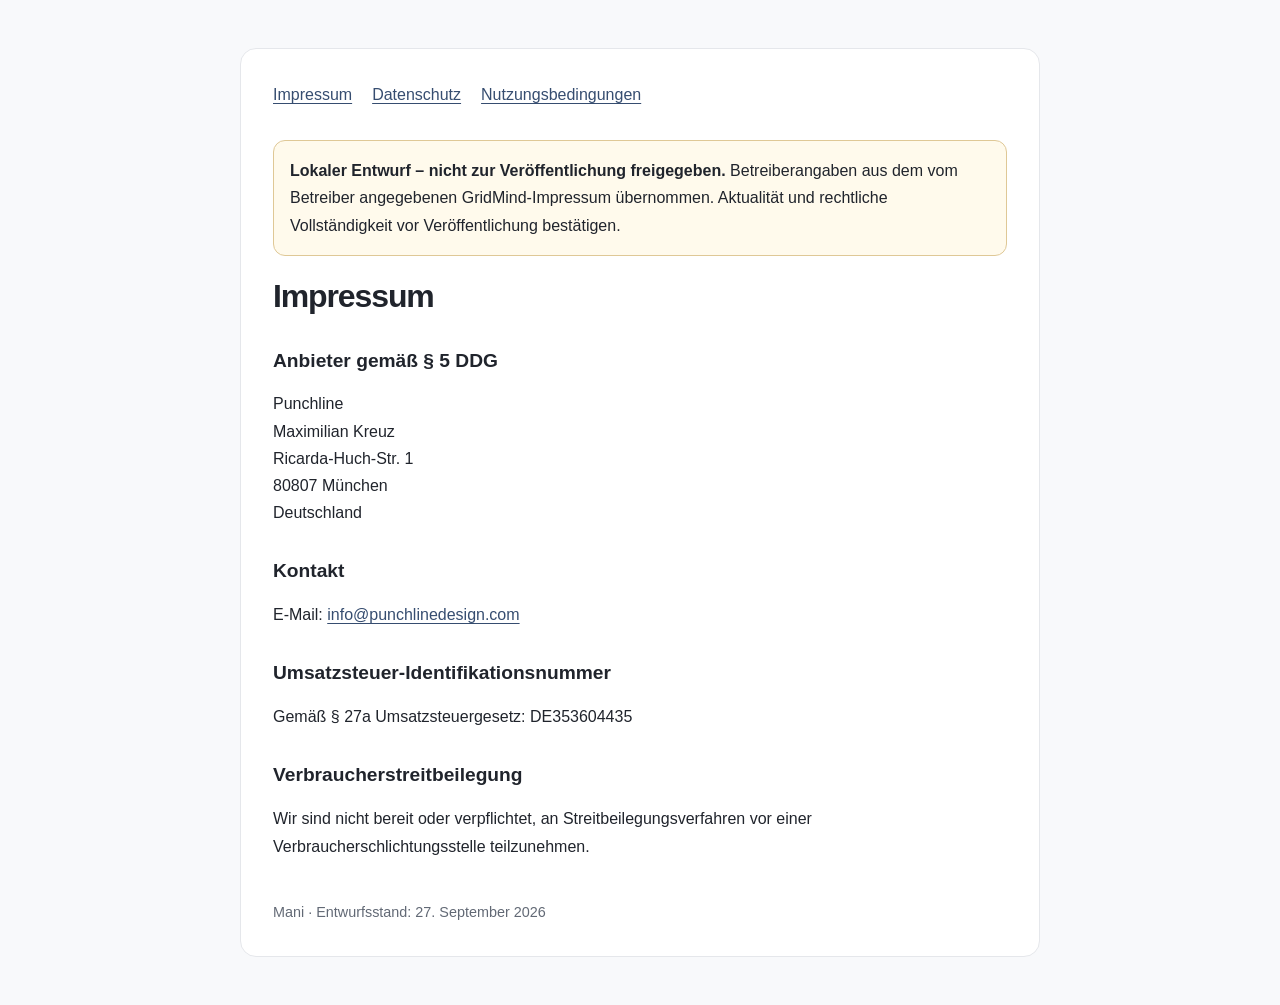
==== impressum.html @ 0e0f6ef8 "Initial legal pages for Mani" ====
<!doctype html>
<html lang="de">
<head>
  <meta charset="utf-8">
  <meta name="viewport" content="width=device-width, initial-scale=1">
  <meta name="robots" content="noindex, nofollow">
  <title>Mani – Impressum (Entwurf)</title>
  <link rel="stylesheet" href="styles.css">
</head>
<body><main>
  <nav aria-label="Rechtliche Informationen"><a href="impressum.html" aria-current="page">Impressum</a><a href="privacy.html">Datenschutz</a><a href="terms.html">Nutzungsbedingungen</a></nav>
  <p class="draft"><strong>Lokaler Entwurf – nicht zur Veröffentlichung freigegeben.</strong> Betreiberangaben aus dem vom Betreiber angegebenen GridMind-Impressum übernommen. Aktualität und rechtliche Vollständigkeit vor Veröffentlichung bestätigen.</p>
  <h1>Impressum</h1>
  <h2>Anbieter gemäß § 5 DDG</h2>
  <address>Punchline<br>Maximilian Kreuz<br>Ricarda-Huch-Str. 1<br>80807 München<br>Deutschland</address>
  <h2>Kontakt</h2>
  <p>E-Mail: <a href="mailto:info@punchlinedesign.com">info@punchlinedesign.com</a></p>
  <h2>Umsatzsteuer-Identifikationsnummer</h2>
  <p>Gemäß § 27a Umsatzsteuergesetz: DE353604435</p>
  <h2>Verbraucherstreitbeilegung</h2>
  <p>Wir sind nicht bereit oder verpflichtet, an Streitbeilegungsverfahren vor einer Verbraucherschlichtungsstelle teilzunehmen.</p>
  <footer>Mani · Entwurfsstand: 27. September 2026</footer>
</main></body>
</html>
---- styles.css ----
:root { color-scheme: light; font-family: -apple-system, BlinkMacSystemFont, "Segoe UI", sans-serif; color: #20242c; background: #f8f9fb; line-height: 1.7; }
* { box-sizing: border-box; }
body { margin: 0; }
main { max-width: 800px; margin: 48px auto; padding: 32px; background: white; border: 1px solid #e5e7eb; border-radius: 16px; }
nav { display: flex; flex-wrap: wrap; gap: 20px; margin-bottom: 32px; }
a { color: #364d70; text-underline-offset: 3px; }
h1 { font-size: 2rem; line-height: 1.2; letter-spacing: -.035em; }
h2 { margin-top: 32px; font-size: 1.2rem; line-height: 1.4; }
.draft { padding: 16px; border: 1px solid #dfc896; border-radius: 12px; background: #fffaec; }
.muted, footer { color: #626975; }
address { font-style: normal; }
footer { margin-top: 40px; font-size: .9rem; }
@media (max-width: 600px) { main { margin: 16px; padding: 24px; } }
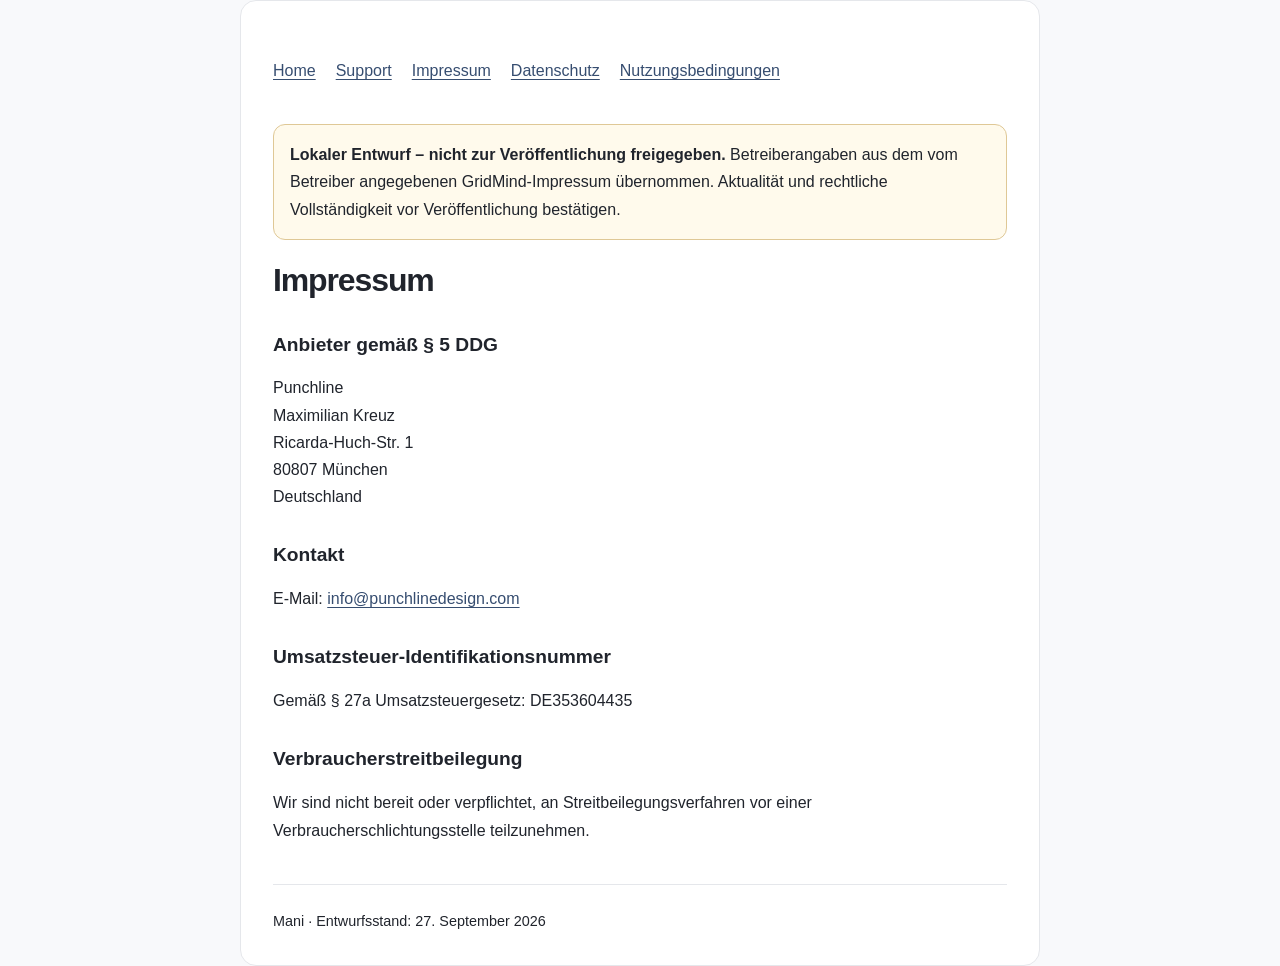
==== commit 8f8789eb: "Enhance website structure and content: update navigation links, improve page descriptions, and add s" ====
--- a/impressum.html
+++ b/impressum.html
@@ -7,8 +7,8 @@
   <title>Mani – Impressum (Entwurf)</title>
   <link rel="stylesheet" href="styles.css">
 </head>
-<body><main>
-  <nav aria-label="Rechtliche Informationen"><a href="impressum.html" aria-current="page">Impressum</a><a href="privacy.html">Datenschutz</a><a href="terms.html">Nutzungsbedingungen</a></nav>
+<body><main class="doc">
+  <nav aria-label="Rechtliche Informationen"><a href="index.html">Home</a><a href="support.html">Support</a><a href="impressum.html" aria-current="page">Impressum</a><a href="privacy.html">Datenschutz</a><a href="terms.html">Nutzungsbedingungen</a></nav>
   <p class="draft"><strong>Lokaler Entwurf – nicht zur Veröffentlichung freigegeben.</strong> Betreiberangaben aus dem vom Betreiber angegebenen GridMind-Impressum übernommen. Aktualität und rechtliche Vollständigkeit vor Veröffentlichung bestätigen.</p>
   <h1>Impressum</h1>
   <h2>Anbieter gemäß § 5 DDG</h2>
--- a/styles.css
+++ b/styles.css
@@ -1,13 +1,42 @@
 :root { color-scheme: light; font-family: -apple-system, BlinkMacSystemFont, "Segoe UI", sans-serif; color: #20242c; background: #f8f9fb; line-height: 1.7; }
 * { box-sizing: border-box; }
 body { margin: 0; }
-main { max-width: 800px; margin: 48px auto; padding: 32px; background: white; border: 1px solid #e5e7eb; border-radius: 16px; }
-nav { display: flex; flex-wrap: wrap; gap: 20px; margin-bottom: 32px; }
+main { max-width: 880px; margin: 0 auto; padding: 32px 24px 64px; }
+nav { display: flex; flex-wrap: wrap; gap: 20px; padding: 24px 0; }
 a { color: #364d70; text-underline-offset: 3px; }
+.muted { color: #626975; }
+address { font-style: normal; }
+
+/* Marketing landing page */
+.hero { padding: 24px 0 40px; }
+.eyebrow { margin: 0 0 8px; font-weight: 600; letter-spacing: .04em; text-transform: uppercase; font-size: .85rem; color: #6b7280; }
+.hero h1 { margin: 0 0 16px; font-size: 2.4rem; line-height: 1.15; letter-spacing: -.035em; }
+.hero .lead { margin: 0; font-size: 1.1rem; color: #454b56; max-width: 60ch; }
+
+.features { display: grid; grid-template-columns: repeat(2, 1fr); gap: 16px; margin: 8px 0 40px; }
+.card { background: white; border: 1px solid #e5e7eb; border-radius: 16px; padding: 20px; }
+.card h2 { margin: 0 0 8px; font-size: 1.05rem; }
+.card p { margin: 0; color: #454b56; }
+
+.privacy-note { background: white; border: 1px solid #e5e7eb; border-radius: 16px; padding: 24px; margin-bottom: 40px; }
+.privacy-note h2 { margin-top: 0; font-size: 1.1rem; }
+.privacy-note p { margin: 0; color: #454b56; }
+
+/* Legal document pages (nested card, matches original draft styling) */
+.doc { max-width: 800px; margin: 0 auto; padding: 32px; background: white; border: 1px solid #e5e7eb; border-radius: 16px; }
+.doc h1 { font-size: 2rem; line-height: 1.2; letter-spacing: -.035em; }
+.doc h2 { margin-top: 32px; font-size: 1.2rem; line-height: 1.4; }
+.draft { padding: 16px; border: 1px solid #dfc896; border-radius: 12px; background: #fffaec; }
+
 h1 { font-size: 2rem; line-height: 1.2; letter-spacing: -.035em; }
-h2 { margin-top: 32px; font-size: 1.2rem; line-height: 1.4; }
-.draft { padding: 16px; border: 1px solid #dfc896; border-radius: 12px; background: #fffaec; }
-.muted, footer { color: #626975; }
-address { font-style: normal; }
-footer { margin-top: 40px; font-size: .9rem; }
-@media (max-width: 600px) { main { margin: 16px; padding: 24px; } }
+h2 { margin-top: 32px; font-size: 1.2rem; }
+h3 { margin-top: 24px; font-size: 1rem; }
+
+footer { margin-top: 40px; padding-top: 24px; border-top: 1px solid #e5e7eb; font-size: .9rem; }
+footer nav { padding: 0 0 12px; }
+
+@media (max-width: 640px) {
+  .features { grid-template-columns: 1fr; }
+  .hero h1 { font-size: 1.9rem; }
+  .doc { margin: 16px; padding: 24px; }
+}
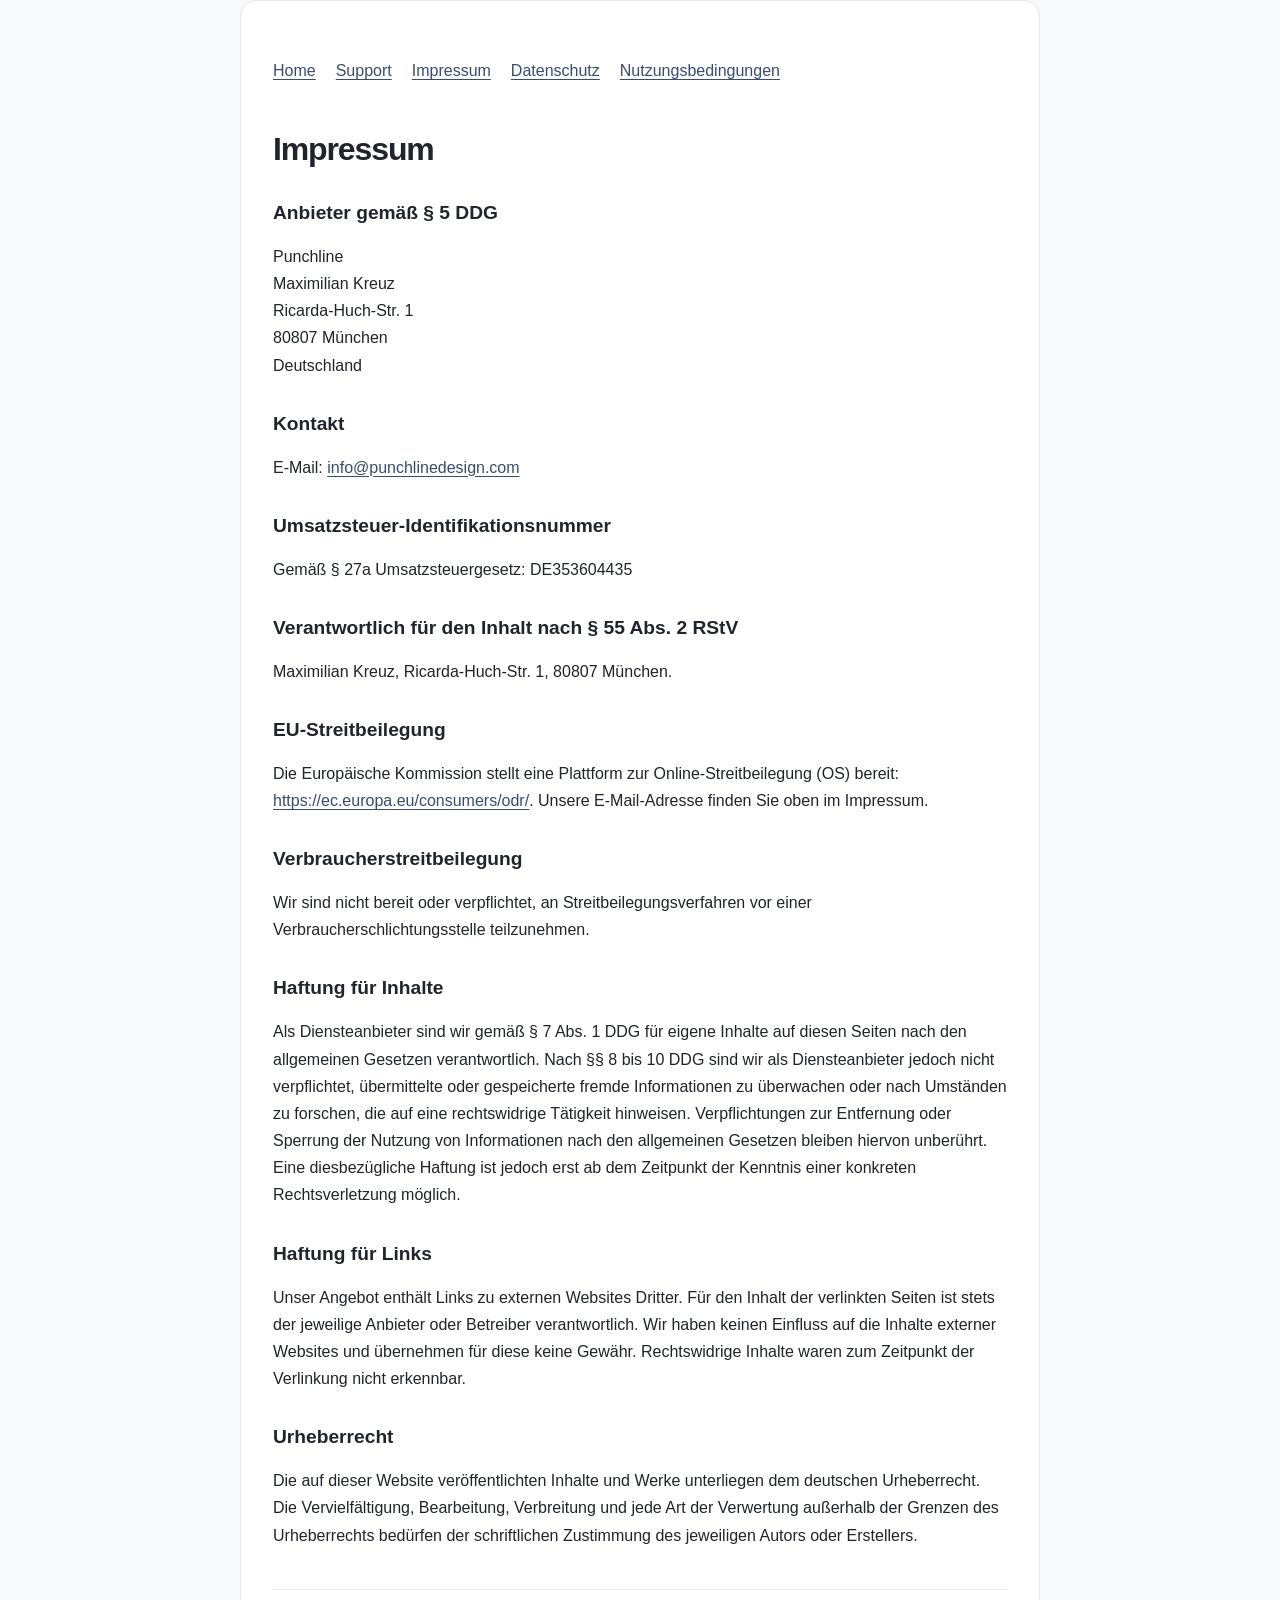
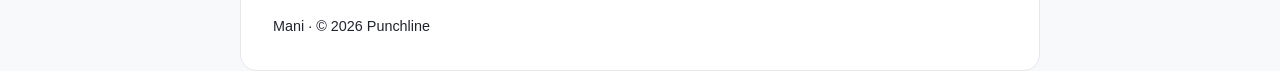
==== commit 7350a69b: "Update legal pages: finalize Impressum, Datenschutz, and Nutzungsbedingungen content and remove draf" ====
--- a/impressum.html
+++ b/impressum.html
@@ -3,13 +3,11 @@
 <head>
   <meta charset="utf-8">
   <meta name="viewport" content="width=device-width, initial-scale=1">
-  <meta name="robots" content="noindex, nofollow">
-  <title>Mani – Impressum (Entwurf)</title>
+  <title>Mani – Impressum</title>
   <link rel="stylesheet" href="styles.css">
 </head>
 <body><main class="doc">
   <nav aria-label="Rechtliche Informationen"><a href="index.html">Home</a><a href="support.html">Support</a><a href="impressum.html" aria-current="page">Impressum</a><a href="privacy.html">Datenschutz</a><a href="terms.html">Nutzungsbedingungen</a></nav>
-  <p class="draft"><strong>Lokaler Entwurf – nicht zur Veröffentlichung freigegeben.</strong> Betreiberangaben aus dem vom Betreiber angegebenen GridMind-Impressum übernommen. Aktualität und rechtliche Vollständigkeit vor Veröffentlichung bestätigen.</p>
   <h1>Impressum</h1>
   <h2>Anbieter gemäß § 5 DDG</h2>
   <address>Punchline<br>Maximilian Kreuz<br>Ricarda-Huch-Str. 1<br>80807 München<br>Deutschland</address>
@@ -17,8 +15,18 @@
   <p>E-Mail: <a href="mailto:info@punchlinedesign.com">info@punchlinedesign.com</a></p>
   <h2>Umsatzsteuer-Identifikationsnummer</h2>
   <p>Gemäß § 27a Umsatzsteuergesetz: DE353604435</p>
+  <h2>Verantwortlich für den Inhalt nach § 55 Abs. 2 RStV</h2>
+  <p>Maximilian Kreuz, Ricarda-Huch-Str. 1, 80807 München.</p>
+  <h2>EU-Streitbeilegung</h2>
+  <p>Die Europäische Kommission stellt eine Plattform zur Online-Streitbeilegung (OS) bereit: <a href="https://ec.europa.eu/consumers/odr/">https://ec.europa.eu/consumers/odr/</a>. Unsere E-Mail-Adresse finden Sie oben im Impressum.</p>
   <h2>Verbraucherstreitbeilegung</h2>
   <p>Wir sind nicht bereit oder verpflichtet, an Streitbeilegungsverfahren vor einer Verbraucherschlichtungsstelle teilzunehmen.</p>
-  <footer>Mani · Entwurfsstand: 27. September 2026</footer>
+  <h2>Haftung für Inhalte</h2>
+  <p>Als Diensteanbieter sind wir gemäß § 7 Abs. 1 DDG für eigene Inhalte auf diesen Seiten nach den allgemeinen Gesetzen verantwortlich. Nach §§ 8 bis 10 DDG sind wir als Diensteanbieter jedoch nicht verpflichtet, übermittelte oder gespeicherte fremde Informationen zu überwachen oder nach Umständen zu forschen, die auf eine rechtswidrige Tätigkeit hinweisen. Verpflichtungen zur Entfernung oder Sperrung der Nutzung von Informationen nach den allgemeinen Gesetzen bleiben hiervon unberührt. Eine diesbezügliche Haftung ist jedoch erst ab dem Zeitpunkt der Kenntnis einer konkreten Rechtsverletzung möglich.</p>
+  <h2>Haftung für Links</h2>
+  <p>Unser Angebot enthält Links zu externen Websites Dritter. Für den Inhalt der verlinkten Seiten ist stets der jeweilige Anbieter oder Betreiber verantwortlich. Wir haben keinen Einfluss auf die Inhalte externer Websites und übernehmen für diese keine Gewähr. Rechtswidrige Inhalte waren zum Zeitpunkt der Verlinkung nicht erkennbar.</p>
+  <h2>Urheberrecht</h2>
+  <p>Die auf dieser Website veröffentlichten Inhalte und Werke unterliegen dem deutschen Urheberrecht. Die Vervielfältigung, Bearbeitung, Verbreitung und jede Art der Verwertung außerhalb der Grenzen des Urheberrechts bedürfen der schriftlichen Zustimmung des jeweiligen Autors oder Erstellers.</p>
+  <footer>Mani · © 2026 Punchline</footer>
 </main></body>
 </html>
